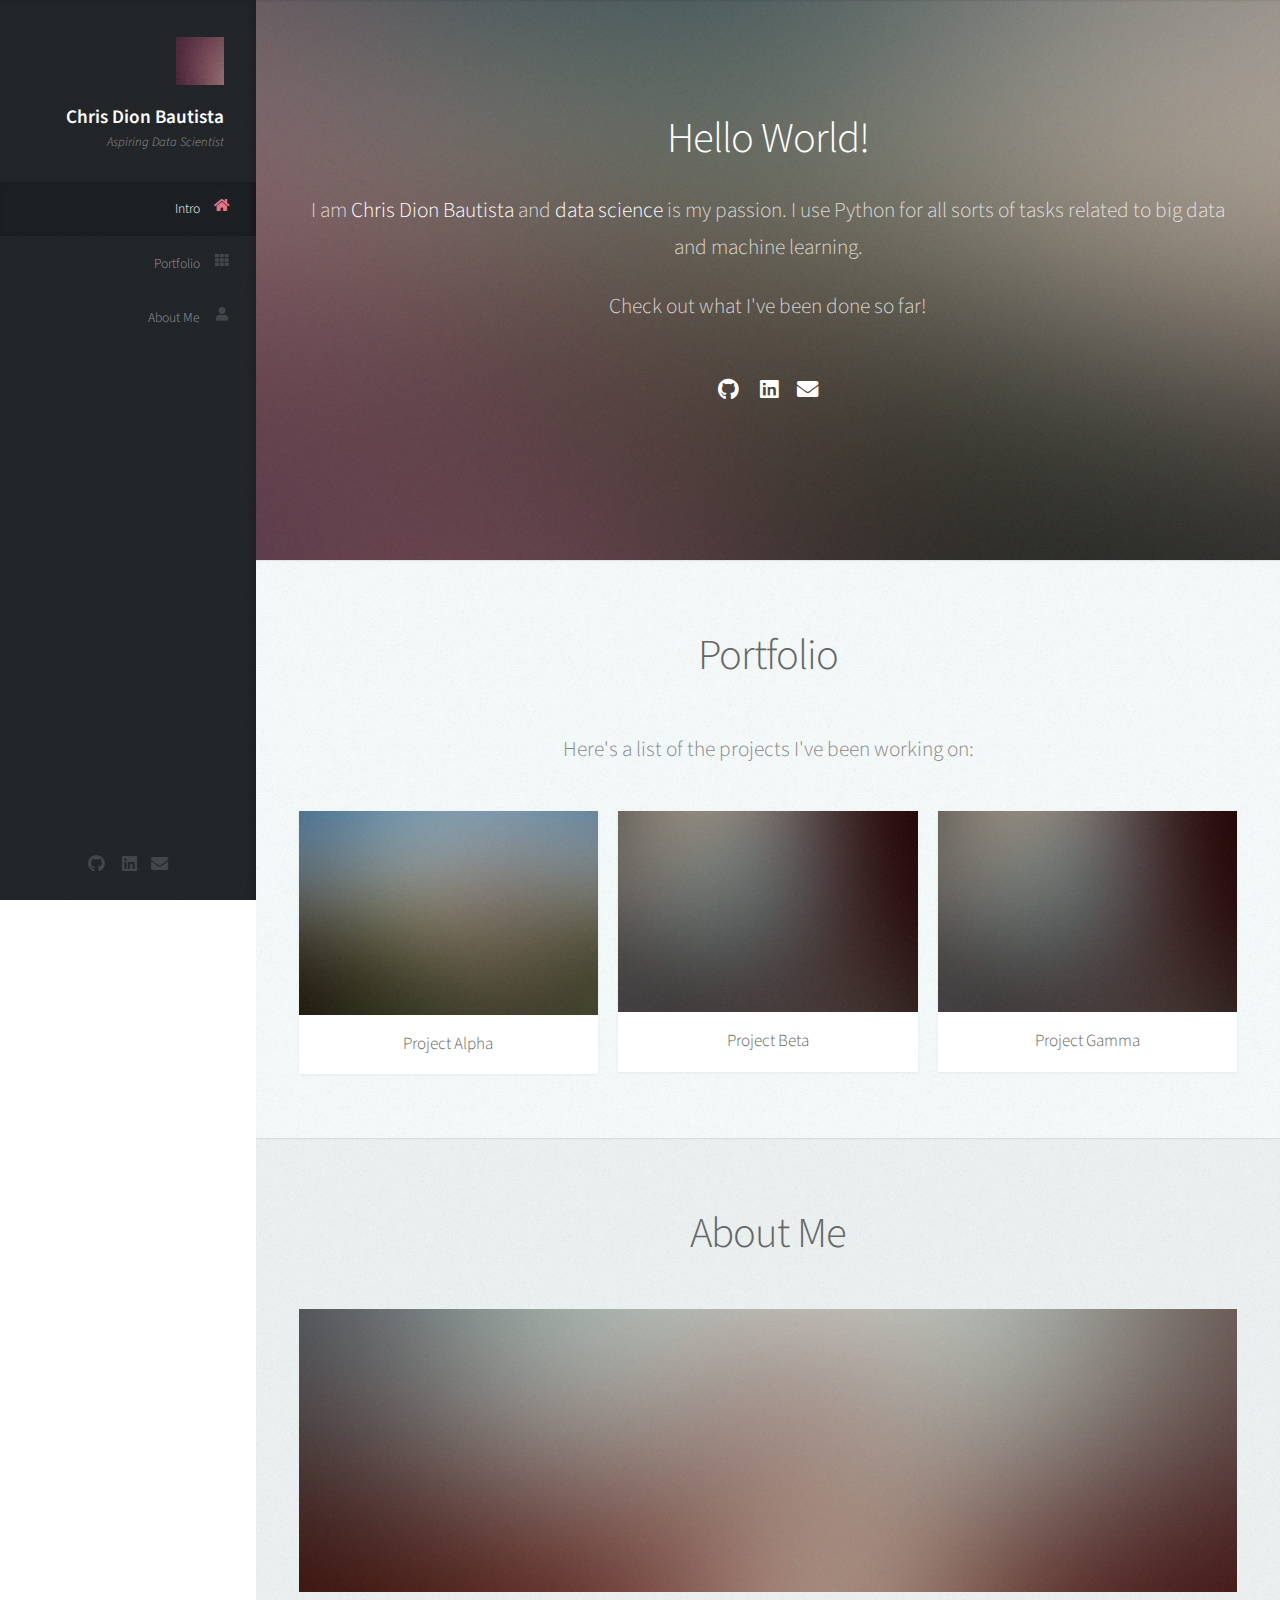
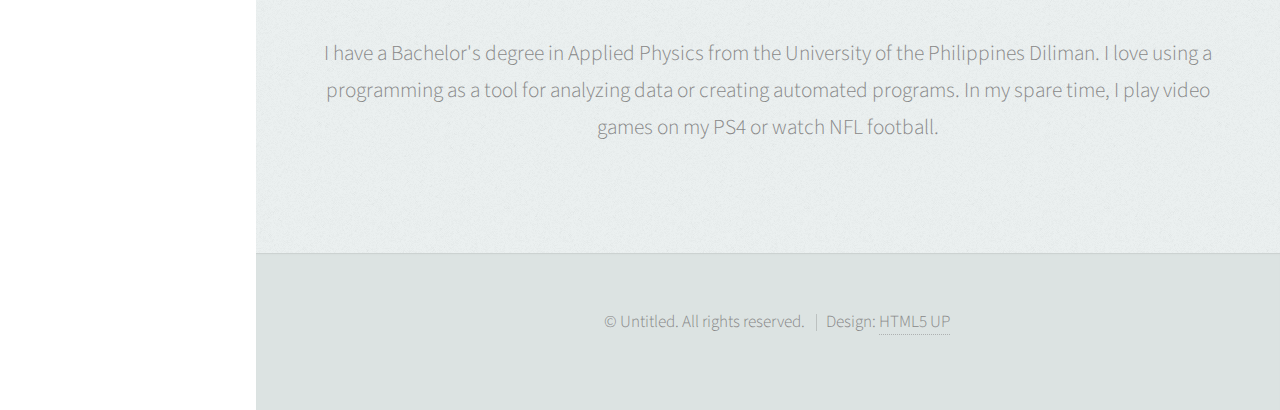
==== index.html @ 45e32ca9 "Add files via upload" ====
<!DOCTYPE HTML>
<!--
	Prologue by HTML5 UP
	html5up.net | @ajlkn
	Free for personal and commercial use under the CCA 3.0 license (html5up.net/license)
-->
<html>

<head>
	<title>Chris Dion Bautista</title>
	<meta charset="utf-8" />
	<meta name="viewport" content="width=device-width, initial-scale=1, user-scalable=no" />
	<link rel="stylesheet" href="/assets/css/main.css" />
</head>

<body class="is-preload">

	<!-- Header -->
	<div id="header">

		<div class="top">

			<!-- Logo -->
			<div id="logo">
				<span class="image avatar48"><img src="images/avatar.jpg" alt="" /></span>
				<h1 id="title">Chris Dion Bautista</h1>
				<p><i>Aspiring Data Scientist</i></p>
			</div>

			<!-- Nav -->
			<nav id="nav">
				<ul>
					<li><a href="#top" id="top-link"><span class="icon solid fa-home">Intro</span></a></li>
					<li><a href="#portfolio" id="portfolio-link"><span class="icon solid fa-th">Portfolio</span></a>
					</li>
					<li><a href="#about" id="about-link"><span class="icon solid fa-user">About Me</span></a></li>
					<!-- <li><a href="#contact" id="contact-link"><span class="icon solid fa-envelope">Contact</span></a> -->
					</li>
				</ul>
			</nav>

		</div>

		<div class="bottom">

			<!-- Social Icons -->
			<ul class="icons">
				<li><a href="https://www.github.com/cdionbautista" class="icon brands fa-github"><span
							class="label">Github</span></a></li>
				<li><a href="https://www.linkedin.com/in/cdionbautista" class="icon brands fa-linkedin"><span
							class="label">LinkedIn</span></a>
					<inked /li>
				<li><a href="mailto:cdionbautista@gmail.com" class="icon solid fa-envelope"><span
							class="label">Email</span></a></li>
			</ul>

		</div>

	</div>

	<!-- Main -->
	<div id="main">

		<!-- Intro -->
		<section id="top" class="one dark cover">
			<div class="container">

				<header>
					<h2 class="alt"><strong>Hello World!</strong></h2>
					<p>I am <strong>Chris Dion Bautista</strong> and <strong>data science</strong> is my passion.
						I use Python for all sorts of tasks related to big data and machine learning.</p>
					<p>Check out what I've been done so far!</p>
				</header>

				<ul class="icons">
					<li><a href="https://www.github.com/cdionbautista" class="icon brands fa-github"><span
								class="label">Github</span></a></li>
					<li><a href="https://www.linkedin.com/in/cdionbautista" class="icon brands fa-linkedin"><span
								class="label">LinkedIn</span></a>
						<inked /li>
					<li><a href="mailto:cdionbautista@gmail.com" class="icon solid fa-envelope"><span
								class="label">Email</span></a></li>
				</ul>

				<!-- <footer>
								<a href="#portfolio" class="button scrolly">Magna Aliquam</a>
							</footer> -->

			</div>
		</section>

		<!-- Portfolio -->
		<section id="portfolio" class="two">
			<div class="container">

				<header>
					<h2>Portfolio</h2>
				</header>

				<p>Here's a list of the projects I've been working on:</p>

				<div class="row">
				<div class="col-4 col-12-mobile">
					<article class="item">
						<a href="pages/project_alpha.html" class="image fit"><img src="images/pic02.jpg" alt="" />
						<header>
							<h3>Project Alpha</h3>
						</header>
						</a>
					</article>

				</div>


				<div class="col-4 col-12-mobile">

					<article class="item">
						<a href="pages/project_beta.html" class="image fit"><img src="images/pic03.jpg" alt="" />
						<header>
							<h3>Project Beta</h3>
						</header>
						</a>
					</article>

				</div>

				<div class="col-4 col-12-mobile">

					<article class="item">
						<a href="pages/project_gamma.html" class="image fit"><img src="images/pic03.jpg" alt="" />
						<header>
							<h3>Project Gamma</h3>
						</header>
						</a>
					</article>

				</div>

				</div>
				<!-- <div class="col-4 col-12-mobile">
									<article class="item">
										<a href="#" class="image fit"><img src="images/pic04.jpg" alt="" /></a>
										<header>
											<h3>Magna Nullam</h3>
										</header>
									</article>
									<article class="item">
										<a href="#" class="image fit"><img src="images/pic05.jpg" alt="" /></a>
										<header>
											<h3>Natoque Vitae</h3>
										</header>
									</article>
								</div>
								<div class="col-4 col-12-mobile">
									<article class="item">
										<a href="#" class="image fit"><img src="images/pic06.jpg" alt="" /></a>
										<header>
											<h3>Dolor Penatibus</h3>
										</header>
									</article>
									<article class="item">
										<a href="#" class="image fit"><img src="images/pic07.jpg" alt="" /></a>
										<header>
											<h3>Orci Convallis</h3>
										</header>
									</article>
								</div>
							</div> -->

		</section>

		<!-- About Me -->
		<section id="about" class="three">
			<div class="container">

				<header>
					<h2>About Me</h2>
				</header>

				<a href="#" class="image featured"><img src="images/pic08.jpg" alt="" /></a>

				<p>
					I have a Bachelor's degree in Applied Physics from the University of the Philippines Diliman.
					I love using a programming as a tool for analyzing data or creating automated programs.
					In my spare time, I play video games on my PS4 or watch NFL football.


				</p>

			</div>
		</section>

		<!-- Contact
					<section id="contact" class="four">
						<div class="container">

							<header>
								<h2>Contact</h2>
							</header>

							<p>Elementum sem parturient nulla quam placerat viverra
							mauris non cum elit tempus ullamcorper dolor. Libero rutrum ut lacinia
							donec curae mus. Eleifend id porttitor ac ultricies lobortis sem nunc
							orci ridiculus faucibus a consectetur. Porttitor curae mauris urna mi dolor.</p>

							<form method="post" action="#">
								<div class="row">
									<div class="col-6 col-12-mobile"><input type="text" name="name" placeholder="Name" /></div>
									<div class="col-6 col-12-mobile"><input type="text" name="email" placeholder="Email" /></div>
									<div class="col-12">
										<textarea name="message" placeholder="Message"></textarea>
									</div>
									<div class="col-12">
										<input type="submit" value="Send Message" />
									</div>
								</div>
							</form>

						</div>
					</section> -->

	</div>

	<!-- Footer -->
	<div id="footer">

		<!-- Copyright -->
		<ul class="copyright">
			<li>&copy; Untitled. All rights reserved.</li>
			<li>Design: <a href="http://html5up.net">HTML5 UP</a></li>
		</ul>

	</div>

	<!-- Scripts -->
	<script src="assets/js/jquery.min.js"></script>
	<script src="assets/js/jquery.scrolly.min.js"></script>
	<script src="assets/js/jquery.scrollex.min.js"></script>
	<script src="assets/js/browser.min.js"></script>
	<script src="assets/js/breakpoints.min.js"></script>
	<script src="assets/js/util.js"></script>
	<script src="assets/js/main.js"></script>

</body>

</html>
---- assets/css/main.css ----
@import url("fontawesome-all.min.css");
@import url("https://fonts.googleapis.com/css?family=Source+Sans+Pro:300,300italic,400,600");

/*
	Prologue by HTML5 UP
	html5up.net | @ajlkn
	Free for personal and commercial use under the CCA 3.0 license (html5up.net/license)
*/

html, body, div, span, applet, object,
iframe, h1, h2, h3, h4, h5, h6, p, blockquote,
pre, a, abbr, acronym, address, big, cite,
code, del, dfn, em, img, ins, kbd, q, s, samp,
small, strike, strong, sub, sup, tt, var, b,
u, i, center, dl, dt, dd, ol, ul, li, fieldset,
form, label, legend, table, caption, tbody,
tfoot, thead, tr, th, td, article, aside,
canvas, details, embed, figure, figcaption,
footer, header, hgroup, menu, nav, output, ruby,
section, summary, time, mark, audio, video {
	margin: 0;
	padding: 0;
	border: 0;
	font-size: 100%;
	font: inherit;
	vertical-align: baseline;}

article, aside, details, figcaption, figure,
footer, header, hgroup, menu, nav, section {
	display: block;}

body {
	line-height: 1;
}

ol, ul {
	list-style: none;
}

blockquote, q {
	quotes: none;
}

	blockquote:before, blockquote:after, q:before, q:after {
		content: '';
		content: none;
	}

table {
	border-collapse: collapse;
	border-spacing: 0;
}

body {
	-webkit-text-size-adjust: none;
}

mark {
	background-color: transparent;
	color: inherit;
}

input::-moz-focus-inner {
	border: 0;
	padding: 0;
}

input, select, textarea {
	-moz-appearance: none;
	-webkit-appearance: none;
	-ms-appearance: none;
	appearance: none;
}

/* Basic */

	html {
		box-sizing: border-box;
	}

	*, *:before, *:after {
		box-sizing: inherit;
	}

	body {
		background: #fff;
		font-family: 'Source Sans Pro', sans-serif;
		font-size: 19pt;
		font-weight: 300;
		line-height: 1.75em;
		color: #888;
	}

		body.is-preload *, body.is-preload *:before, body.is-preload *:after {
			-moz-animation: none !important;
			-webkit-animation: none !important;
			-ms-animation: none !important;
			animation: none !important;
			-moz-transition: none !important;
			-webkit-transition: none !important;
			-ms-transition: none !important;
			transition: none !important;
		}

	input, textarea, select {
		font-family: 'Source Sans Pro', sans-serif;
		font-size: 19pt;
		font-weight: 300;
		line-height: 1.75em;
		color: #888;
	}

	h1, h2, h3, h4, h5, h6 {
		font-weight: 300;
		color: #666;
		line-height: 1.5em;
	}

	h1 a, h2 a, h3 a, h4 a, h5 a, h6 a {
		color: inherit;
		text-decoration: none;
	}

		h1 a strong, h2 a strong, h3 a strong, h4 a strong, h5 a strong, h6 a strong {
			color: #333;
		}

	h2 {
		font-size: 2em;
		letter-spacing: -1px;
	}

		h2.alt {
			color: #888;
		}

			h2.alt strong {
				color: #666;
			}

	h3 {
		font-size: 1.5em;
	}

	header {
		margin: 0 0 2em 0;
	}

		header > p {
			margin: 1em 0 0 0;
		}

	footer {
		margin: 2em 0 0 0;
	}

	strong, b {
		font-weight: 300;
		color: #666;
	}

	em, i {
		font-style: italic;
	}

	a {
		text-decoration: none;
		color: inherit;
		border-bottom: dotted 1px rgba(128, 128, 128, 0.5);
		-moz-transition: color 0.35s ease-in-out, border-bottom-color 0.35s ease-in-out;
		-webkit-transition: color 0.35s ease-in-out, border-bottom-color 0.35s ease-in-out;
		-ms-transition: color 0.35s ease-in-out, border-bottom-color 0.35s ease-in-out;
		transition: color 0.35s ease-in-out, border-bottom-color 0.35s ease-in-out;
		outline: 0;
	}

		a:hover {
			color: #E27689;
			border-bottom-color: rgba(255, 255, 255, 0);
		}

	sub {
		position: relative;
		top: 0.5em;
		font-size: 0.8em;
	}

	sup {
		position: relative;
		top: -0.5em;
		font-size: 0.8em;
	}

	hr {
		border: 0;
		border-top: solid 1px #ddd;
	}

	blockquote {
		border-left: solid 0.5em #ddd;
		padding: 1em 0 1em 2em;
		font-style: italic;
	}

	p, ul, ol, dl, table {
		margin-bottom: 2em;
	}

	br.clear {
		clear: both;
	}

/* Container */

	.container {
		margin: 0 auto;
		max-width: 100%;
		width: 1400px;
	}

		@media screen and (min-width: 961px) and (max-width: 1880px) {

			.container {
				width: 1200px;
			}

		}

		@media screen and (min-width: 961px) and (max-width: 1620px) {

			.container {
				width: 960px;
			}

		}

		@media screen and (min-width: 961px) and (max-width: 1320px) {

			.container {
				width: 100%;
			}

		}

		@media screen and (max-width: 960px) {

			.container {
				width: 100%;
			}

		}

		@media screen and (max-width: 736px) {

			.container {
				width: 100%;
			}

		}

/* Row */

	.row {
		display: flex;
		flex-wrap: wrap;
		box-sizing: border-box;
		align-items: stretch;
	}

		.row > * {
			box-sizing: border-box;
		}

		.row.gtr-uniform > * > :last-child {
			margin-bottom: 0;
		}

		.row.aln-left {
			justify-content: flex-start;
		}

		.row.aln-center {
			justify-content: center;
		}

		.row.aln-right {
			justify-content: flex-end;
		}

		.row.aln-top {
			align-items: flex-start;
		}

		.row.aln-middle {
			align-items: center;
		}

		.row.aln-bottom {
			align-items: flex-end;
		}

		.row > .imp {
			order: -1;
		}

		.row > .col-1 {
			width: 8.33333%;
		}

		.row > .off-1 {
			margin-left: 8.33333%;
		}

		.row > .col-2 {
			width: 16.66667%;
		}

		.row > .off-2 {
			margin-left: 16.66667%;
		}

		.row > .col-3 {
			width: 25%;
		}

		.row > .off-3 {
			margin-left: 25%;
		}

		.row > .col-4 {
			width: 33.33333%;
		}

		.row > .off-4 {
			margin-left: 33.33333%;
		}

		.row > .col-5 {
			width: 41.66667%;
		}

		.row > .off-5 {
			margin-left: 41.66667%;
		}

		.row > .col-6 {
			width: 50%;
		}

		.row > .off-6 {
			margin-left: 50%;
		}

		.row > .col-7 {
			width: 58.33333%;
		}

		.row > .off-7 {
			margin-left: 58.33333%;
		}

		.row > .col-8 {
			width: 66.66667%;
		}

		.row > .off-8 {
			margin-left: 66.66667%;
		}

		.row > .col-9 {
			width: 75%;
		}

		.row > .off-9 {
			margin-left: 75%;
		}

		.row > .col-10 {
			width: 83.33333%;
		}

		.row > .off-10 {
			margin-left: 83.33333%;
		}

		.row > .col-11 {
			width: 91.66667%;
		}

		.row > .off-11 {
			margin-left: 91.66667%;
		}

		.row > .col-12 {
			width: 100%;
		}

		.row > .off-12 {
			margin-left: 100%;
		}

		.row.gtr-0 {
			margin-top: 0px;
			margin-left: 0px;
		}

			.row.gtr-0 > * {
				padding: 0px 0 0 0px;
			}

			.row.gtr-0.gtr-uniform {
				margin-top: 0px;
			}

				.row.gtr-0.gtr-uniform > * {
					padding-top: 0px;
				}

		.row.gtr-25 {
			margin-top: -10px;
			margin-left: -10px;
		}

			.row.gtr-25 > * {
				padding: 10px 0 0 10px;
			}

			.row.gtr-25.gtr-uniform {
				margin-top: -10px;
			}

				.row.gtr-25.gtr-uniform > * {
					padding-top: 10px;
				}

		.row.gtr-50 {
			margin-top: -20px;
			margin-left: -20px;
		}

			.row.gtr-50 > * {
				padding: 20px 0 0 20px;
			}

			.row.gtr-50.gtr-uniform {
				margin-top: -20px;
			}

				.row.gtr-50.gtr-uniform > * {
					padding-top: 20px;
				}

		.row {
			margin-top: -40px;
			margin-left: -40px;
		}

			.row > * {
				padding: 40px 0 0 40px;
			}

			.row.gtr-uniform {
				margin-top: -40px;
			}

				.row.gtr-uniform > * {
					padding-top: 40px;
				}

		.row.gtr-150 {
			margin-top: -60px;
			margin-left: -60px;
		}

			.row.gtr-150 > * {
				padding: 60px 0 0 60px;
			}

			.row.gtr-150.gtr-uniform {
				margin-top: -60px;
			}

				.row.gtr-150.gtr-uniform > * {
					padding-top: 60px;
				}

		.row.gtr-200 {
			margin-top: -80px;
			margin-left: -80px;
		}

			.row.gtr-200 > * {
				padding: 80px 0 0 80px;
			}

			.row.gtr-200.gtr-uniform {
				margin-top: -80px;
			}

				.row.gtr-200.gtr-uniform > * {
					padding-top: 80px;
				}

		@media screen and (min-width: 961px) and (max-width: 1880px) {

			.row {
				display: flex;
				flex-wrap: wrap;
				box-sizing: border-box;
				align-items: stretch;
			}

				.row > * {
					box-sizing: border-box;
				}

				.row.gtr-uniform > * > :last-child {
					margin-bottom: 0;
				}

				.row.aln-left {
					justify-content: flex-start;
				}

				.row.aln-center {
					justify-content: center;
				}

				.row.aln-right {
					justify-content: flex-end;
				}

				.row.aln-top {
					align-items: flex-start;
				}

				.row.aln-middle {
					align-items: center;
				}

				.row.aln-bottom {
					align-items: flex-end;
				}

				.row > .imp-wide {
					order: -1;
				}

				.row > .col-1-wide {
					width: 8.33333%;
				}

				.row > .off-1-wide {
					margin-left: 8.33333%;
				}

				.row > .col-2-wide {
					width: 16.66667%;
				}

				.row > .off-2-wide {
					margin-left: 16.66667%;
				}

				.row > .col-3-wide {
					width: 25%;
				}

				.row > .off-3-wide {
					margin-left: 25%;
				}

				.row > .col-4-wide {
					width: 33.33333%;
				}

				.row > .off-4-wide {
					margin-left: 33.33333%;
				}

				.row > .col-5-wide {
					width: 41.66667%;
				}

				.row > .off-5-wide {
					margin-left: 41.66667%;
				}

				.row > .col-6-wide {
					width: 50%;
				}

				.row > .off-6-wide {
					margin-left: 50%;
				}

				.row > .col-7-wide {
					width: 58.33333%;
				}

				.row > .off-7-wide {
					margin-left: 58.33333%;
				}

				.row > .col-8-wide {
					width: 66.66667%;
				}

				.row > .off-8-wide {
					margin-left: 66.66667%;
				}

				.row > .col-9-wide {
					width: 75%;
				}

				.row > .off-9-wide {
					margin-left: 75%;
				}

				.row > .col-10-wide {
					width: 83.33333%;
				}

				.row > .off-10-wide {
					margin-left: 83.33333%;
				}

				.row > .col-11-wide {
					width: 91.66667%;
				}

				.row > .off-11-wide {
					margin-left: 91.66667%;
				}

				.row > .col-12-wide {
					width: 100%;
				}

				.row > .off-12-wide {
					margin-left: 100%;
				}

				.row.gtr-0 {
					margin-top: 0px;
					margin-left: 0px;
				}

					.row.gtr-0 > * {
						padding: 0px 0 0 0px;
					}

					.row.gtr-0.gtr-uniform {
						margin-top: 0px;
					}

						.row.gtr-0.gtr-uniform > * {
							padding-top: 0px;
						}

				.row.gtr-25 {
					margin-top: -10px;
					margin-left: -10px;
				}

					.row.gtr-25 > * {
						padding: 10px 0 0 10px;
					}

					.row.gtr-25.gtr-uniform {
						margin-top: -10px;
					}

						.row.gtr-25.gtr-uniform > * {
							padding-top: 10px;
						}

				.row.gtr-50 {
					margin-top: -20px;
					margin-left: -20px;
				}

					.row.gtr-50 > * {
						padding: 20px 0 0 20px;
					}

					.row.gtr-50.gtr-uniform {
						margin-top: -20px;
					}

						.row.gtr-50.gtr-uniform > * {
							padding-top: 20px;
						}

				.row {
					margin-top: -40px;
					margin-left: -40px;
				}

					.row > * {
						padding: 40px 0 0 40px;
					}

					.row.gtr-uniform {
						margin-top: -40px;
					}

						.row.gtr-uniform > * {
							padding-top: 40px;
						}

				.row.gtr-150 {
					margin-top: -60px;
					margin-left: -60px;
				}

					.row.gtr-150 > * {
						padding: 60px 0 0 60px;
					}

					.row.gtr-150.gtr-uniform {
						margin-top: -60px;
					}

						.row.gtr-150.gtr-uniform > * {
							padding-top: 60px;
						}

				.row.gtr-200 {
					margin-top: -80px;
					margin-left: -80px;
				}

					.row.gtr-200 > * {
						padding: 80px 0 0 80px;
					}

					.row.gtr-200.gtr-uniform {
						margin-top: -80px;
					}

						.row.gtr-200.gtr-uniform > * {
							padding-top: 80px;
						}

		}

		@media screen and (min-width: 961px) and (max-width: 1620px) {

			.row {
				display: flex;
				flex-wrap: wrap;
				box-sizing: border-box;
				align-items: stretch;
			}

				.row > * {
					box-sizing: border-box;
				}

				.row.gtr-uniform > * > :last-child {
					margin-bottom: 0;
				}

				.row.aln-left {
					justify-content: flex-start;
				}

				.row.aln-center {
					justify-content: center;
				}

				.row.aln-right {
					justify-content: flex-end;
				}

				.row.aln-top {
					align-items: flex-start;
				}

				.row.aln-middle {
					align-items: center;
				}

				.row.aln-bottom {
					align-items: flex-end;
				}

				.row > .imp-normal {
					order: -1;
				}

				.row > .col-1-normal {
					width: 8.33333%;
				}

				.row > .off-1-normal {
					margin-left: 8.33333%;
				}

				.row > .col-2-normal {
					width: 16.66667%;
				}

				.row > .off-2-normal {
					margin-left: 16.66667%;
				}

				.row > .col-3-normal {
					width: 25%;
				}

				.row > .off-3-normal {
					margin-left: 25%;
				}

				.row > .col-4-normal {
					width: 33.33333%;
				}

				.row > .off-4-normal {
					margin-left: 33.33333%;
				}

				.row > .col-5-normal {
					width: 41.66667%;
				}

				.row > .off-5-normal {
					margin-left: 41.66667%;
				}

				.row > .col-6-normal {
					width: 50%;
				}

				.row > .off-6-normal {
					margin-left: 50%;
				}

				.row > .col-7-normal {
					width: 58.33333%;
				}

				.row > .off-7-normal {
					margin-left: 58.33333%;
				}

				.row > .col-8-normal {
					width: 66.66667%;
				}

				.row > .off-8-normal {
					margin-left: 66.66667%;
				}

				.row > .col-9-normal {
					width: 75%;
				}

				.row > .off-9-normal {
					margin-left: 75%;
				}

				.row > .col-10-normal {
					width: 83.33333%;
				}

				.row > .off-10-normal {
					margin-left: 83.33333%;
				}

				.row > .col-11-normal {
					width: 91.66667%;
				}

				.row > .off-11-normal {
					margin-left: 91.66667%;
				}

				.row > .col-12-normal {
					width: 100%;
				}

				.row > .off-12-normal {
					margin-left: 100%;
				}

				.row.gtr-0 {
					margin-top: 0px;
					margin-left: 0px;
				}

					.row.gtr-0 > * {
						padding: 0px 0 0 0px;
					}

					.row.gtr-0.gtr-uniform {
						margin-top: 0px;
					}

						.row.gtr-0.gtr-uniform > * {
							padding-top: 0px;
						}

				.row.gtr-25 {
					margin-top: -10px;
					margin-left: -10px;
				}

					.row.gtr-25 > * {
						padding: 10px 0 0 10px;
					}

					.row.gtr-25.gtr-uniform {
						margin-top: -10px;
					}

						.row.gtr-25.gtr-uniform > * {
							padding-top: 10px;
						}

				.row.gtr-50 {
					margin-top: -20px;
					margin-left: -20px;
				}

					.row.gtr-50 > * {
						padding: 20px 0 0 20px;
					}

					.row.gtr-50.gtr-uniform {
						margin-top: -20px;
					}

						.row.gtr-50.gtr-uniform > * {
							padding-top: 20px;
						}

				.row {
					margin-top: -40px;
					margin-left: -40px;
				}

					.row > * {
						padding: 40px 0 0 40px;
					}

					.row.gtr-uniform {
						margin-top: -40px;
					}

						.row.gtr-uniform > * {
							padding-top: 40px;
						}

				.row.gtr-150 {
					margin-top: -60px;
					margin-left: -60px;
				}

					.row.gtr-150 > * {
						padding: 60px 0 0 60px;
					}

					.row.gtr-150.gtr-uniform {
						margin-top: -60px;
					}

						.row.gtr-150.gtr-uniform > * {
							padding-top: 60px;
						}

				.row.gtr-200 {
					margin-top: -80px;
					margin-left: -80px;
				}

					.row.gtr-200 > * {
						padding: 80px 0 0 80px;
					}

					.row.gtr-200.gtr-uniform {
						margin-top: -80px;
					}

						.row.gtr-200.gtr-uniform > * {
							padding-top: 80px;
						}

		}

		@media screen and (min-width: 961px) and (max-width: 1320px) {

			.row {
				display: flex;
				flex-wrap: wrap;
				box-sizing: border-box;
				align-items: stretch;
			}

				.row > * {
					box-sizing: border-box;
				}

				.row.gtr-uniform > * > :last-child {
					margin-bottom: 0;
				}

				.row.aln-left {
					justify-content: flex-start;
				}

				.row.aln-center {
					justify-content: center;
				}

				.row.aln-right {
					justify-content: flex-end;
				}

				.row.aln-top {
					align-items: flex-start;
				}

				.row.aln-middle {
					align-items: center;
				}

				.row.aln-bottom {
					align-items: flex-end;
				}

				.row > .imp-narrow {
					order: -1;
				}

				.row > .col-1-narrow {
					width: 8.33333%;
				}

				.row > .off-1-narrow {
					margin-left: 8.33333%;
				}

				.row > .col-2-narrow {
					width: 16.66667%;
				}

				.row > .off-2-narrow {
					margin-left: 16.66667%;
				}

				.row > .col-3-narrow {
					width: 25%;
				}

				.row > .off-3-narrow {
					margin-left: 25%;
				}

				.row > .col-4-narrow {
					width: 33.33333%;
				}

				.row > .off-4-narrow {
					margin-left: 33.33333%;
				}

				.row > .col-5-narrow {
					width: 41.66667%;
				}

				.row > .off-5-narrow {
					margin-left: 41.66667%;
				}

				.row > .col-6-narrow {
					width: 50%;
				}

				.row > .off-6-narrow {
					margin-left: 50%;
				}

				.row > .col-7-narrow {
					width: 58.33333%;
				}

				.row > .off-7-narrow {
					margin-left: 58.33333%;
				}

				.row > .col-8-narrow {
					width: 66.66667%;
				}

				.row > .off-8-narrow {
					margin-left: 66.66667%;
				}

				.row > .col-9-narrow {
					width: 75%;
				}

				.row > .off-9-narrow {
					margin-left: 75%;
				}

				.row > .col-10-narrow {
					width: 83.33333%;
				}

				.row > .off-10-narrow {
					margin-left: 83.33333%;
				}

				.row > .col-11-narrow {
					width: 91.66667%;
				}

				.row > .off-11-narrow {
					margin-left: 91.66667%;
				}

				.row > .col-12-narrow {
					width: 100%;
				}

				.row > .off-12-narrow {
					margin-left: 100%;
				}

				.row.gtr-0 {
					margin-top: 0px;
					margin-left: 0px;
				}

					.row.gtr-0 > * {
						padding: 0px 0 0 0px;
					}

					.row.gtr-0.gtr-uniform {
						margin-top: 0px;
					}

						.row.gtr-0.gtr-uniform > * {
							padding-top: 0px;
						}

				.row.gtr-25 {
					margin-top: -5px;
					margin-left: -5px;
				}

					.row.gtr-25 > * {
						padding: 5px 0 0 5px;
					}

					.row.gtr-25.gtr-uniform {
						margin-top: -5px;
					}

						.row.gtr-25.gtr-uniform > * {
							padding-top: 5px;
						}

				.row.gtr-50 {
					margin-top: -10px;
					margin-left: -10px;
				}

					.row.gtr-50 > * {
						padding: 10px 0 0 10px;
					}

					.row.gtr-50.gtr-uniform {
						margin-top: -10px;
					}

						.row.gtr-50.gtr-uniform > * {
							padding-top: 10px;
						}

				.row {
					margin-top: -20px;
					margin-left: -20px;
				}

					.row > * {
						padding: 20px 0 0 20px;
					}

					.row.gtr-uniform {
						margin-top: -20px;
					}

						.row.gtr-uniform > * {
							padding-top: 20px;
						}

				.row.gtr-150 {
					margin-top: -30px;
					margin-left: -30px;
				}

					.row.gtr-150 > * {
						padding: 30px 0 0 30px;
					}

					.row.gtr-150.gtr-uniform {
						margin-top: -30px;
					}

						.row.gtr-150.gtr-uniform > * {
							padding-top: 30px;
						}

				.row.gtr-200 {
					margin-top: -40px;
					margin-left: -40px;
				}

					.row.gtr-200 > * {
						padding: 40px 0 0 40px;
					}

					.row.gtr-200.gtr-uniform {
						margin-top: -40px;
					}

						.row.gtr-200.gtr-uniform > * {
							padding-top: 40px;
						}

		}

		@media screen and (max-width: 960px) {

			.row {
				display: flex;
				flex-wrap: wrap;
				box-sizing: border-box;
				align-items: stretch;
			}

				.row > * {
					box-sizing: border-box;
				}

				.row.gtr-uniform > * > :last-child {
					margin-bottom: 0;
				}

				.row.aln-left {
					justify-content: flex-start;
				}

				.row.aln-center {
					justify-content: center;
				}

				.row.aln-right {
					justify-content: flex-end;
				}

				.row.aln-top {
					align-items: flex-start;
				}

				.row.aln-middle {
					align-items: center;
				}

				.row.aln-bottom {
					align-items: flex-end;
				}

				.row > .imp-narrower {
					order: -1;
				}

				.row > .col-1-narrower {
					width: 8.33333%;
				}

				.row > .off-1-narrower {
					margin-left: 8.33333%;
				}

				.row > .col-2-narrower {
					width: 16.66667%;
				}

				.row > .off-2-narrower {
					margin-left: 16.66667%;
				}

				.row > .col-3-narrower {
					width: 25%;
				}

				.row > .off-3-narrower {
					margin-left: 25%;
				}

				.row > .col-4-narrower {
					width: 33.33333%;
				}

				.row > .off-4-narrower {
					margin-left: 33.33333%;
				}

				.row > .col-5-narrower {
					width: 41.66667%;
				}

				.row > .off-5-narrower {
					margin-left: 41.66667%;
				}

				.row > .col-6-narrower {
					width: 50%;
				}

				.row > .off-6-narrower {
					margin-left: 50%;
				}

				.row > .col-7-narrower {
					width: 58.33333%;
				}

				.row > .off-7-narrower {
					margin-left: 58.33333%;
				}

				.row > .col-8-narrower {
					width: 66.66667%;
				}

				.row > .off-8-narrower {
					margin-left: 66.66667%;
				}

				.row > .col-9-narrower {
					width: 75%;
				}

				.row > .off-9-narrower {
					margin-left: 75%;
				}

				.row > .col-10-narrower {
					width: 83.33333%;
				}

				.row > .off-10-narrower {
					margin-left: 83.33333%;
				}

				.row > .col-11-narrower {
					width: 91.66667%;
				}

				.row > .off-11-narrower {
					margin-left: 91.66667%;
				}

				.row > .col-12-narrower {
					width: 100%;
				}

				.row > .off-12-narrower {
					margin-left: 100%;
				}

				.row.gtr-0 {
					margin-top: 0px;
					margin-left: 0px;
				}

					.row.gtr-0 > * {
						padding: 0px 0 0 0px;
					}

					.row.gtr-0.gtr-uniform {
						margin-top: 0px;
					}

						.row.gtr-0.gtr-uniform > * {
							padding-top: 0px;
						}

				.row.gtr-25 {
					margin-top: -5px;
					margin-left: -5px;
				}

					.row.gtr-25 > * {
						padding: 5px 0 0 5px;
					}

					.row.gtr-25.gtr-uniform {
						margin-top: -5px;
					}

						.row.gtr-25.gtr-uniform > * {
							padding-top: 5px;
						}

				.row.gtr-50 {
					margin-top: -10px;
					margin-left: -10px;
				}

					.row.gtr-50 > * {
						padding: 10px 0 0 10px;
					}

					.row.gtr-50.gtr-uniform {
						margin-top: -10px;
					}

						.row.gtr-50.gtr-uniform > * {
							padding-top: 10px;
						}

				.row {
					margin-top: -20px;
					margin-left: -20px;
				}

					.row > * {
						padding: 20px 0 0 20px;
					}

					.row.gtr-uniform {
						margin-top: -20px;
					}

						.row.gtr-uniform > * {
							padding-top: 20px;
						}

				.row.gtr-150 {
					margin-top: -30px;
					margin-left: -30px;
				}

					.row.gtr-150 > * {
						padding: 30px 0 0 30px;
					}

					.row.gtr-150.gtr-uniform {
						margin-top: -30px;
					}

						.row.gtr-150.gtr-uniform > * {
							padding-top: 30px;
						}

				.row.gtr-200 {
					margin-top: -40px;
					margin-left: -40px;
				}

					.row.gtr-200 > * {
						padding: 40px 0 0 40px;
					}

					.row.gtr-200.gtr-uniform {
						margin-top: -40px;
					}

						.row.gtr-200.gtr-uniform > * {
							padding-top: 40px;
						}

		}

		@media screen and (max-width: 736px) {

			.row {
				display: flex;
				flex-wrap: wrap;
				box-sizing: border-box;
				align-items: stretch;
			}

				.row > * {
					box-sizing: border-box;
				}

				.row.gtr-uniform > * > :last-child {
					margin-bottom: 0;
				}

				.row.aln-left {
					justify-content: flex-start;
				}

				.row.aln-center {
					justify-content: center;
				}

				.row.aln-right {
					justify-content: flex-end;
				}

				.row.aln-top {
					align-items: flex-start;
				}

				.row.aln-middle {
					align-items: center;
				}

				.row.aln-bottom {
					align-items: flex-end;
				}

				.row > .imp-mobile {
					order: -1;
				}

				.row > .col-1-mobile {
					width: 8.33333%;
				}

				.row > .off-1-mobile {
					margin-left: 8.33333%;
				}

				.row > .col-2-mobile {
					width: 16.66667%;
				}

				.row > .off-2-mobile {
					margin-left: 16.66667%;
				}

				.row > .col-3-mobile {
					width: 25%;
				}

				.row > .off-3-mobile {
					margin-left: 25%;
				}

				.row > .col-4-mobile {
					width: 33.33333%;
				}

				.row > .off-4-mobile {
					margin-left: 33.33333%;
				}

				.row > .col-5-mobile {
					width: 41.66667%;
				}

				.row > .off-5-mobile {
					margin-left: 41.66667%;
				}

				.row > .col-6-mobile {
					width: 50%;
				}

				.row > .off-6-mobile {
					margin-left: 50%;
				}

				.row > .col-7-mobile {
					width: 58.33333%;
				}

				.row > .off-7-mobile {
					margin-left: 58.33333%;
				}

				.row > .col-8-mobile {
					width: 66.66667%;
				}

				.row > .off-8-mobile {
					margin-left: 66.66667%;
				}

				.row > .col-9-mobile {
					width: 75%;
				}

				.row > .off-9-mobile {
					margin-left: 75%;
				}

				.row > .col-10-mobile {
					width: 83.33333%;
				}

				.row > .off-10-mobile {
					margin-left: 83.33333%;
				}

				.row > .col-11-mobile {
					width: 91.66667%;
				}

				.row > .off-11-mobile {
					margin-left: 91.66667%;
				}

				.row > .col-12-mobile {
					width: 100%;
				}

				.row > .off-12-mobile {
					margin-left: 100%;
				}

				.row.gtr-0 {
					margin-top: 0px;
					margin-left: 0px;
				}

					.row.gtr-0 > * {
						padding: 0px 0 0 0px;
					}

					.row.gtr-0.gtr-uniform {
						margin-top: 0px;
					}

						.row.gtr-0.gtr-uniform > * {
							padding-top: 0px;
						}

				.row.gtr-25 {
					margin-top: -5px;
					margin-left: -5px;
				}

					.row.gtr-25 > * {
						padding: 5px 0 0 5px;
					}

					.row.gtr-25.gtr-uniform {
						margin-top: -5px;
					}

						.row.gtr-25.gtr-uniform > * {
							padding-top: 5px;
						}

				.row.gtr-50 {
					margin-top: -10px;
					margin-left: -10px;
				}

					.row.gtr-50 > * {
						padding: 10px 0 0 10px;
					}

					.row.gtr-50.gtr-uniform {
						margin-top: -10px;
					}

						.row.gtr-50.gtr-uniform > * {
							padding-top: 10px;
						}

				.row {
					margin-top: -20px;
					margin-left: -20px;
				}

					.row > * {
						padding: 20px 0 0 20px;
					}

					.row.gtr-uniform {
						margin-top: -20px;
					}

						.row.gtr-uniform > * {
							padding-top: 20px;
						}

				.row.gtr-150 {
					margin-top: -30px;
					margin-left: -30px;
				}

					.row.gtr-150 > * {
						padding: 30px 0 0 30px;
					}

					.row.gtr-150.gtr-uniform {
						margin-top: -30px;
					}

						.row.gtr-150.gtr-uniform > * {
							padding-top: 30px;
						}

				.row.gtr-200 {
					margin-top: -40px;
					margin-left: -40px;
				}

					.row.gtr-200 > * {
						padding: 40px 0 0 40px;
					}

					.row.gtr-200.gtr-uniform {
						margin-top: -40px;
					}

						.row.gtr-200.gtr-uniform > * {
							padding-top: 40px;
						}

		}

/* Sections/Article */

	section, article {
		margin-bottom: 3em;
	}

		section > :last-child,
		section > .container, section:last-child, article > :last-child,
		article > .container, article:last-child {
			margin-bottom: 0;
		}

		.row > section, .row > article {
			margin-bottom: 0;
		}

/* Image */

	.image {
		display: inline-block;
		border: 0;
	}

		.image img {
			display: block;
			width: 100%;
		}

		.image.avatar48 {
			width: 48px;
			height: 48px;
			background: #f00;
		}

			.image.avatar48 img {
				width: 48px;
				height: 48px;
			}

		.image.fit {
			display: block;
			width: 100%;
		}

		.image.featured {
			display: block;
			width: 100%;
			margin: 0 0 2em 0;
		}

		.image.left {
			float: left;
			margin: 0 2em 2em 0;
		}

		.image.centered {
			display: block;
			margin: 0 0 2em 0;
		}

			.image.centered img {
				margin: 0 auto;
				width: auto;
			}

/* List */

	ul {
		list-style: disc;
		padding-left: 1em;
	}

		ul li {
			padding-left: 0.5em;
		}

	ol {
		list-style: decimal;
		padding-left: 1.25em;
	}

		ol li {
			padding-left: 0.25em;
		}

/* Icons */

	ul.icons {
		cursor: default;
		list-style: none;
		padding-left: 0;
	}

		ul.icons li {
			display: inline-block;
			padding-left: 0;
		}

		ul.icons a {
			display: inline-block;
			width: 2em;
			height: 2em;
			line-height: 2em;
			text-align: center;
			border: 0;
		}

/* Form */

	form label {
		display: block;
		text-align: left;
		margin-bottom: 0.5em;
	}

	form input[type="text"],
	form input[type="email"],
	form input[type="password"],
	form select,
	form textarea {
		position: relative;
		-webkit-appearance: none;
		display: block;
		border: 0;
		outline: 0;
		background: #fff;
		background: rgba(255, 255, 255, 0.75);
		width: 100%;
		border-radius: 0.35em;
		padding: 0.75em 1em 0.75em 1em;
		box-shadow: inset 0 0.1em 0.1em 0 rgba(0, 0, 0, 0.05);
		border: solid 1px rgba(0, 0, 0, 0.15);
		-moz-transition: all 0.35s ease-in-out;
		-webkit-transition: all 0.35s ease-in-out;
		-ms-transition: all 0.35s ease-in-out;
		transition: all 0.35s ease-in-out;
	}

		form input[type="text"]:focus,
		form input[type="email"]:focus,
		form input[type="password"]:focus,
		form select:focus,
		form textarea:focus {
			box-shadow: 0 0 2px 1px #8ebebc;
			background: #fff;
		}

	form input[type="text"],
	form input[type="email"],
	form input[type="password"],
	form select {
		line-height: 1.25em;
	}

	form textarea {
		min-height: 14em;
	}

	form ::-webkit-input-placeholder {
		color: #555 !important;
	}

	form :-moz-placeholder {
		color: #555 !important;
	}

	form ::-moz-placeholder {
		color: #555 !important;
	}

	form :-ms-input-placeholder {
		color: #555 !important;
	}

	form ::-moz-focus-inner {
		border: 0;
	}

/* Table */

	table {
		width: 100%;
		text-align: left;
	}

		table tbody tr:nth-child(2n+2) {
			background: #f4f4f4;
		}

		table td {
			padding: 0.5em 1em 0.5em 1em;
		}

		table th {
			text-align: left;
			padding: 0.5em 1em 0.5em 1em;
			color: #fff;
			background: #222729 url("images/overlay.png");
		}

		table thead {
			background: #444;
			color: #fff;
		}

		table tfoot {
			background: #eee;
		}

/* Button */

	input[type="button"],
	input[type="submit"],
	input[type="reset"],
	button,
	.button {
		position: relative;
		display: inline-block;
		border-radius: 0.35em;
		color: #fff !important;
		text-decoration: none;
		padding: 0.75em 2.5em 0.75em 2.5em;
		background-color: #8ebebc;
		border: 0;
		cursor: pointer;
		background-image: -moz-linear-gradient(top, rgba(0, 0, 0, 0), rgba(0, 0, 0, 0.15)), url("images/overlay.png");
		background-image: -webkit-linear-gradient(top, rgba(0, 0, 0, 0), rgba(0, 0, 0, 0.15)), url("images/overlay.png");
		background-image: -ms-linear-gradient(top, rgba(0, 0, 0, 0), rgba(0, 0, 0, 0.15)), url("images/overlay.png");
		background-image: linear-gradient(top, rgba(0, 0, 0, 0), rgba(0, 0, 0, 0.15)), url("images/overlay.png");
		-moz-transition: background-color 0.35s ease-in-out;
		-webkit-transition: background-color 0.35s ease-in-out;
		-ms-transition: background-color 0.35s ease-in-out;
		transition: background-color 0.35s ease-in-out;
	}

		input[type="button"]:hover,
		input[type="submit"]:hover,
		input[type="reset"]:hover,
		button:hover,
		.button:hover {
			background-color: #9ececc;
		}

		input[type="button"]:active,
		input[type="submit"]:active,
		input[type="reset"]:active,
		button:active,
		.button:active {
			background-color: #7eaeac;
		}

/* Item */

	.item {
		box-shadow: 0 0.05em 0.15em 0 rgba(0, 0, 0, 0.05);
		margin-bottom: 40px;
	}

		.item header {
			background: #fff;
			margin: 0;
			padding: 1em 0 1em 0;
			font-size: 0.8em;
		}

			.item header h3 {
				font-size: 1em;
			}

/* Icons */

	.icon {
		text-decoration: none;
		text-decoration: none;
	}

		.icon:before {
			-moz-osx-font-smoothing: grayscale;
			-webkit-font-smoothing: antialiased;
			display: inline-block;
			font-style: normal;
			font-variant: normal;
			text-rendering: auto;
			line-height: 1;
			text-transform: none !important;
			font-family: 'Font Awesome 5 Free';
			font-weight: 400;
		}

		.icon:before {
			line-height: inherit;
		}

		.icon > .label {
			display: none;
		}

		.icon.solid:before {
			font-weight: 900;
		}

		.icon.brands:before {
			font-family: 'Font Awesome 5 Brands';
		}

/* Header */

	#header {
		display: -moz-flex;
		display: -webkit-flex;
		display: -ms-flex;
		display: flex;
		-moz-flex-direction: column;
		-webkit-flex-direction: column;
		-ms-flex-direction: column;
		flex-direction: column;
		-moz-justify-content: space-between;
		-webkit-justify-content: space-between;
		-ms-justify-content: space-between;
		justify-content: space-between;
		background: #222629 url("images/overlay.png");
		box-shadow: inset -0.25em 0 0.25em 0 rgba(0, 0, 0, 0.1);
		color: #fff;
		height: 100%;
		left: 0;
		overflow-y: auto;
		position: fixed;
		text-align: right;
		top: 0;
		width: 375px;
	}

		#header .top {
			-moz-flex-grow: 1;
			-webkit-flex-grow: 1;
			-ms-flex-grow: 1;
			flex-grow: 1;
		}

		#header .bottom {
			-moz-flex-shrink: 0;
			-webkit-flex-shrink: 0;
			-ms-flex-shrink: 0;
			flex-shrink: 0;
			padding: 1.5em 0 0.75em 0;
		}

			#header .bottom > :last-child {
				margin-bottom: 0;
			}

		#header .icons {
			font-size: 0.8em;
			text-align: center;
		}

			#header .icons a {
				color: #41484c;
				-moz-transition: color 0.35s ease-in-out;
				-webkit-transition: color 0.35s ease-in-out;
				-ms-transition: color 0.35s ease-in-out;
				transition: color 0.35s ease-in-out;
			}

				#header .icons a:hover {
					color: #fff;
				}

	#logo {
		position: relative;
		margin: 1.75em 1.5em 1.5em 1.5em;
		min-height: 48px;
		cursor: default;
	}

		#logo h1 {
			position: relative;
			color: #fff;
			font-weight: 600;
			font-size: 0.9em;
			line-height: 1em;
		}

		#logo p {
			position: relative;
			display: block;
			font-size: 0.6em;
			color: rgba(255, 255, 255, 0.5);
			line-height: 1.25em;
			margin: 0.5em 0 0 0;
		}

		#logo .image {
			position: absolute;
			left: 0;
			top: 0;
		}

	#nav ul {
		list-style: none;
		padding-left: 0;
		margin-bottom: 0;
	}

		#nav ul li {
			padding-left: 0;
		}

			#nav ul li a {
				display: block;
				padding: 0.5em 1.5em 0.5em 1.5em;
				color: rgba(255, 255, 255, 0.5);
				text-decoration: none;
				outline: 0;
				border: 0;
				-moz-transition: none;
				-webkit-transition: none;
				-ms-transition: none;
				transition: none;
			}

				#nav ul li a span {
					position: relative;
					display: block;
					font-size: 0.8em;
				}

					#nav ul li a span:before {
						position: absolute;
						left: 0;
						color: #41484c;
						text-align: center;
						width: 1.25em;
						line-height: 1.75em;
					}

				#nav ul li a.active {
					background: rgba(0, 0, 0, 0.15);
					box-shadow: inset 0 0 0.25em 0 rgba(0, 0, 0, 0.125);
					color: #fff;
				}

					#nav ul li a.active span:before {
						color: #e27689;
					}

/* Footer */

	#footer {
		margin-left: 375px;
		text-align: center;
		background-color: #dce3e2;
		padding: 3em 0 4em 0;
		box-shadow: inset 0 1px 0 0 rgba(0, 0, 0, 0.05), inset 0 0.1em 0.1em 0 rgba(0, 0, 0, 0.025);
		font-size: 0.8em;
	}

		#footer .copyright {
			cursor: default;
			margin: 0;
		}

			#footer .copyright li {
				display: inline-block;
				line-height: 1em;
				border-left: solid 1px rgba(128, 128, 128, 0.35);
				padding: 0 0 0 0.5em;
				margin: 0 0 0 0.5em;
			}

				#footer .copyright li:first-child {
					border-left: 0;
					padding-left: 0;
					margin-left: 0;
				}

/* Main */

	#main {
		margin-left: 375px;
	}

		#main > section {
			margin: 0;
			overflow: hidden;
			padding: 4em 0;
			box-shadow: inset 0 1px 0 0 rgba(0, 0, 0, 0.05), inset 0 0.1em 0.1em 0 rgba(0, 0, 0, 0.025);
			text-align: center;
			background-image: url("images/overlay.png");
		}

			#main > section.dark {
				color: #ddd;
				color: rgba(255, 255, 255, 0.75);
			}

				#main > section.dark h2, #main > section.dark h3, #main > section.dark h4, #main > section.dark h5, #main > section.dark h6 {
					color: inherit;
				}

				#main > section.dark strong {
					color: #fff;
					border-color: inherit;
				}

				#main > section.dark a {
					color: #fff;
					border-color: inherit;
				}

					#main > section.dark a:hover {
						border-bottom-color: rgba(255, 255, 255, 0);
					}

			#main > section.cover {
				padding: 10em 0;
				background-size: cover;
				background-position: center center;
			}

			#main > section.one {
				background-color: #81918E;
				background-image: url("../../images/banner.jpg");
			}

			#main > section.two {
				background-color: #f5fafa;
			}

			#main > section.three {
				background-color: #ecf1f1;
			}

			#main > section.four {
				background-color: #e8edec;
			}

/* Wide */

	@media screen and (min-width: 961px) and (max-width: 1880px) {

		/* Basic */

			body, input, textarea, select {
				font-size: 17pt;
			}

		/* Header */

			#header {
				width: 300px;
			}

		/* Footer */

			#footer {
				margin-left: 300px;
			}

		/* Main */

			#main {
				margin-left: 300px;
			}

	}

/* Normal */

	@media screen and (min-width: 961px) and (max-width: 1620px) {

		/* Main */

			#main > section {
				padding: 3em 0;
			}

			#main section.cover {
				padding: 5em 0;
			}

	}

/* Narrow */

	@media screen and (min-width: 961px) and (max-width: 1320px) {

		/* Basic */

			body, input, textarea, select {
				font-size: 16pt;
			}

			.container {
				padding: 0 2em 0 2em;
			}

		/* Icons */

			ul.icons li a {
				width: 1.75em;
			}

		/* Item */

			.item {
				margin-bottom: 20px;
			}

		/* Header */

			#header {
				width: 20%;
			}

			#logo .image {
				position: relative;
				margin: 0 0 0.5em 0;
			}

			#nav ul li a {
				font-size: 0.8em;
				padding-top: 0.5em;
				padding-bottom: 0.5em;
			}

				#nav ul li a span {
					padding-right: 2.25em;
				}

					#nav ul li a span:before {
						left: 100%;
						margin-left: -1.25em;
						line-height: 2.25em;
					}

		/* Footer */

			#footer {
				margin-left: 20%;
			}

		/* Main */

			#main {
				margin-left: 20%;
			}

	}

/* Narrower */

	#headerToggle {
		display: none;
	}

	@media screen and (max-width: 960px) {

		/* Basic */

			html, body {
				overflow-x: hidden;
			}

			body, input, textarea, select {
				font-size: 16pt;
			}

			header br {
				display: none;
			}

			.container {
				padding: 0 2em 0 2em;
			}

		/* Item */

			.item {
				margin-bottom: 15px;
			}

		/* Icons */

			ul.icons a {
				width: 1.75em;
				font-size: 1.25em;
			}

		/* Header */

			#header {
				-moz-backface-visibility: hidden;
				-webkit-backface-visibility: hidden;
				-ms-backface-visibility: hidden;
				backface-visibility: hidden;
				-moz-transform: translateX(-275px);
				-webkit-transform: translateX(-275px);
				-ms-transform: translateX(-275px);
				transform: translateX(-275px);
				-moz-transition: -moz-transform 0.5s ease;
				-webkit-transition: -webkit-transform 0.5s ease;
				-ms-transition: -ms-transform 0.5s ease;
				transition: transform 0.5s ease;
				-webkit-overflow-scrolling: touch;
				display: block;
				height: 100%;
				left: 0;
				overflow-y: auto;
				position: fixed;
				top: 0;
				width: 275px;
				z-index: 10002;
				width: 275px;
				background: #222729 url("images/overlay.png");
				box-shadow: inset -0.25em 0 0.25em 0 rgba(0, 0, 0, 0.125);
			}

				#header .top {
					position: relative;
				}

				#header .bottom {
					border-top: solid 1px rgba(255, 255, 255, 0.05);
					box-shadow: 0 -1px 0 0 rgba(0, 0, 0, 0.15);
					padding-top: 2em;
					margin-top: 2em;
					position: relative;
				}

			#logo {
				margin: 1.5em 1.25em 1.25em 1.25em;
			}

			#nav ul li a {
				padding: 0.5em 1.25em 0.5em 1.25em;
			}

			#headerToggle {
				-moz-backface-visibility: hidden;
				-webkit-backface-visibility: hidden;
				-ms-backface-visibility: hidden;
				backface-visibility: hidden;
				-moz-transition: -moz-transform 0.5s ease;
				-webkit-transition: -webkit-transform 0.5s ease;
				-ms-transition: -ms-transform 0.5s ease;
				transition: transform 0.5s ease;
				display: block;
				height: 2.25em;
				left: 0;
				position: fixed;
				top: 0;
				width: 3.25em;
				z-index: 10001;
			}

				#headerToggle .toggle {
					text-decoration: none;
					position: absolute;
					left: 0;
					top: 0;
					width: 100%;
					height: 100%;
					outline: 0;
					border: 0;
				}

					#headerToggle .toggle:before {
						-moz-osx-font-smoothing: grayscale;
						-webkit-font-smoothing: antialiased;
						display: inline-block;
						font-style: normal;
						font-variant: normal;
						text-rendering: auto;
						line-height: 1;
						text-transform: none !important;
						font-family: 'Font Awesome 5 Free';
						font-weight: 900;
					}

					#headerToggle .toggle:before {
						text-decoration: none;
						content: '\f0c9';
						color: #fff;
						font-size: 18px;
						background: rgba(128, 136, 144, 0.5);
						border-radius: 0.35em;
						text-align: center;
						position: absolute;
						left: 0.5em;
						top: 0.5em;
						display: block;
						width: 3.25em;
						height: 2.25em;
						line-height: 2.25em;
					}

			body.header-visible #main {
				-moz-transform: translateX(275px);
				-webkit-transform: translateX(275px);
				-ms-transform: translateX(275px);
				transform: translateX(275px);
			}

			body.header-visible #headerToggle {
				-moz-transform: translateX(275px);
				-webkit-transform: translateX(275px);
				-ms-transform: translateX(275px);
				transform: translateX(275px);
			}

			body.header-visible #header {
				-moz-transform: translateX(0);
				-webkit-transform: translateX(0);
				-ms-transform: translateX(0);
				transform: translateX(0);
			}

		/* Footer */

			#footer {
				margin-left: 0;
			}

		/* Main */

			#main {
				-moz-backface-visibility: hidden;
				-webkit-backface-visibility: hidden;
				-ms-backface-visibility: hidden;
				backface-visibility: hidden;
				-moz-transition: -moz-transform 0.5s ease;
				-webkit-transition: -webkit-transform 0.5s ease;
				-ms-transition: -ms-transform 0.5s ease;
				transition: transform 0.5s ease;
				padding-bottom: 1px;
				margin-left: 0;
			}

				#main > section {
					padding: 3em 0;
				}

				#main section.cover {
					padding: 4em 0;
				}

	}

/* Mobile */

	@media screen and (max-width: 736px) {

		/* Basic */

			body, input, textarea, select {
				font-size: 14pt;
			}

			h2 {
				font-size: 1.5em;
				letter-spacing: 0;
				font-weight: 300;
			}

			.container {
				padding: 0 15px 0 15px;
			}

		/* List */

			ul.icons a {
				width: 2em;
				font-size: 1.25em;
			}

		/* Main */

			#main > section {
				padding: 2em 0;
			}

			#main section.cover {
				padding: 4em 0em;
			}

				#main section.cover header {
					padding: 0 1em;
				}

		/* Footer */

			#footer .copyright li {
				display: block;
				line-height: 1.25em;
				border: 0;
				padding: 0;
				margin: 1em 0 0 0;
			}

				#footer .copyright li:first-child {
					margin-top: 0;
				}

	}
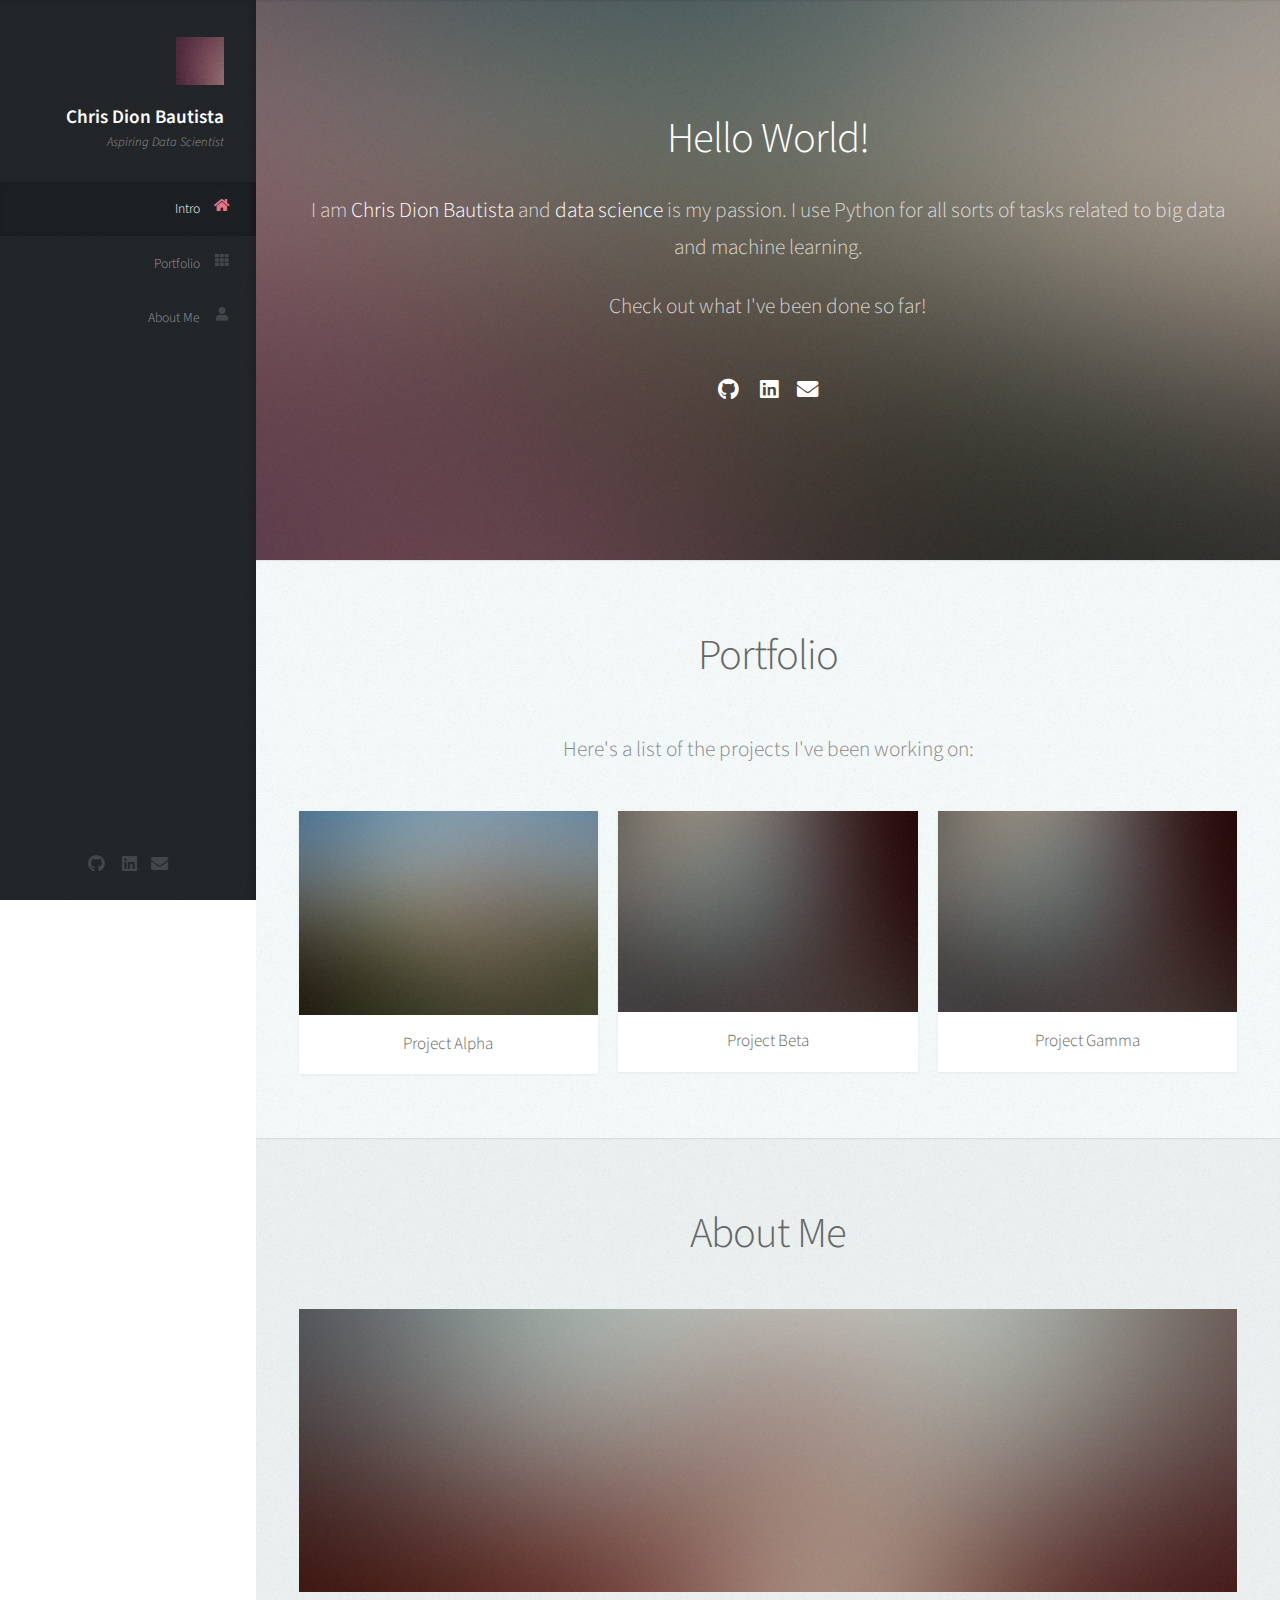
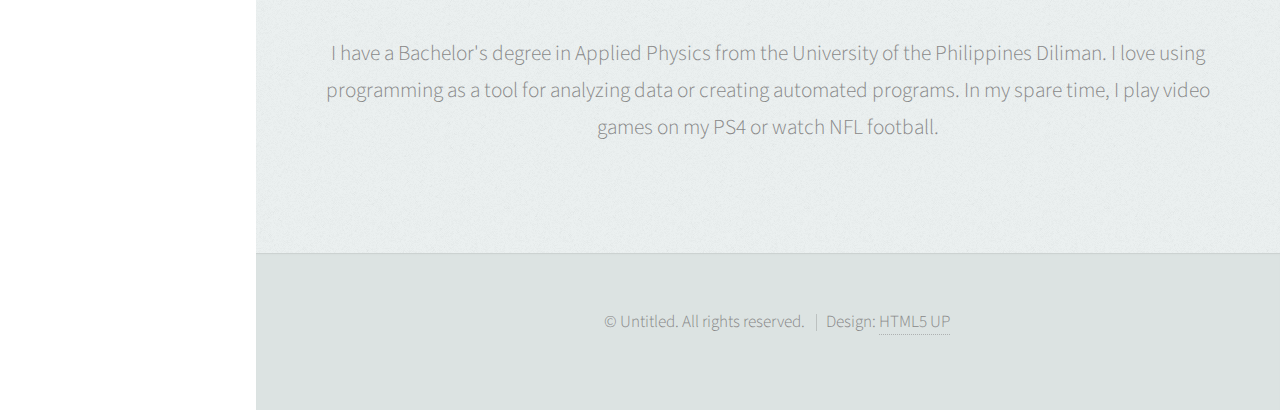
==== commit d2bd9a1a: "Update index.html" ====
--- a/index.html
+++ b/index.html
@@ -181,7 +181,7 @@
 
 				<p>
 					I have a Bachelor's degree in Applied Physics from the University of the Philippines Diliman.
-					I love using a programming as a tool for analyzing data or creating automated programs.
+					I love using programming as a tool for analyzing data or creating automated programs.
 					In my spare time, I play video games on my PS4 or watch NFL football.
 
 
@@ -243,4 +243,4 @@
 
 </body>
 
-</html>+</html>
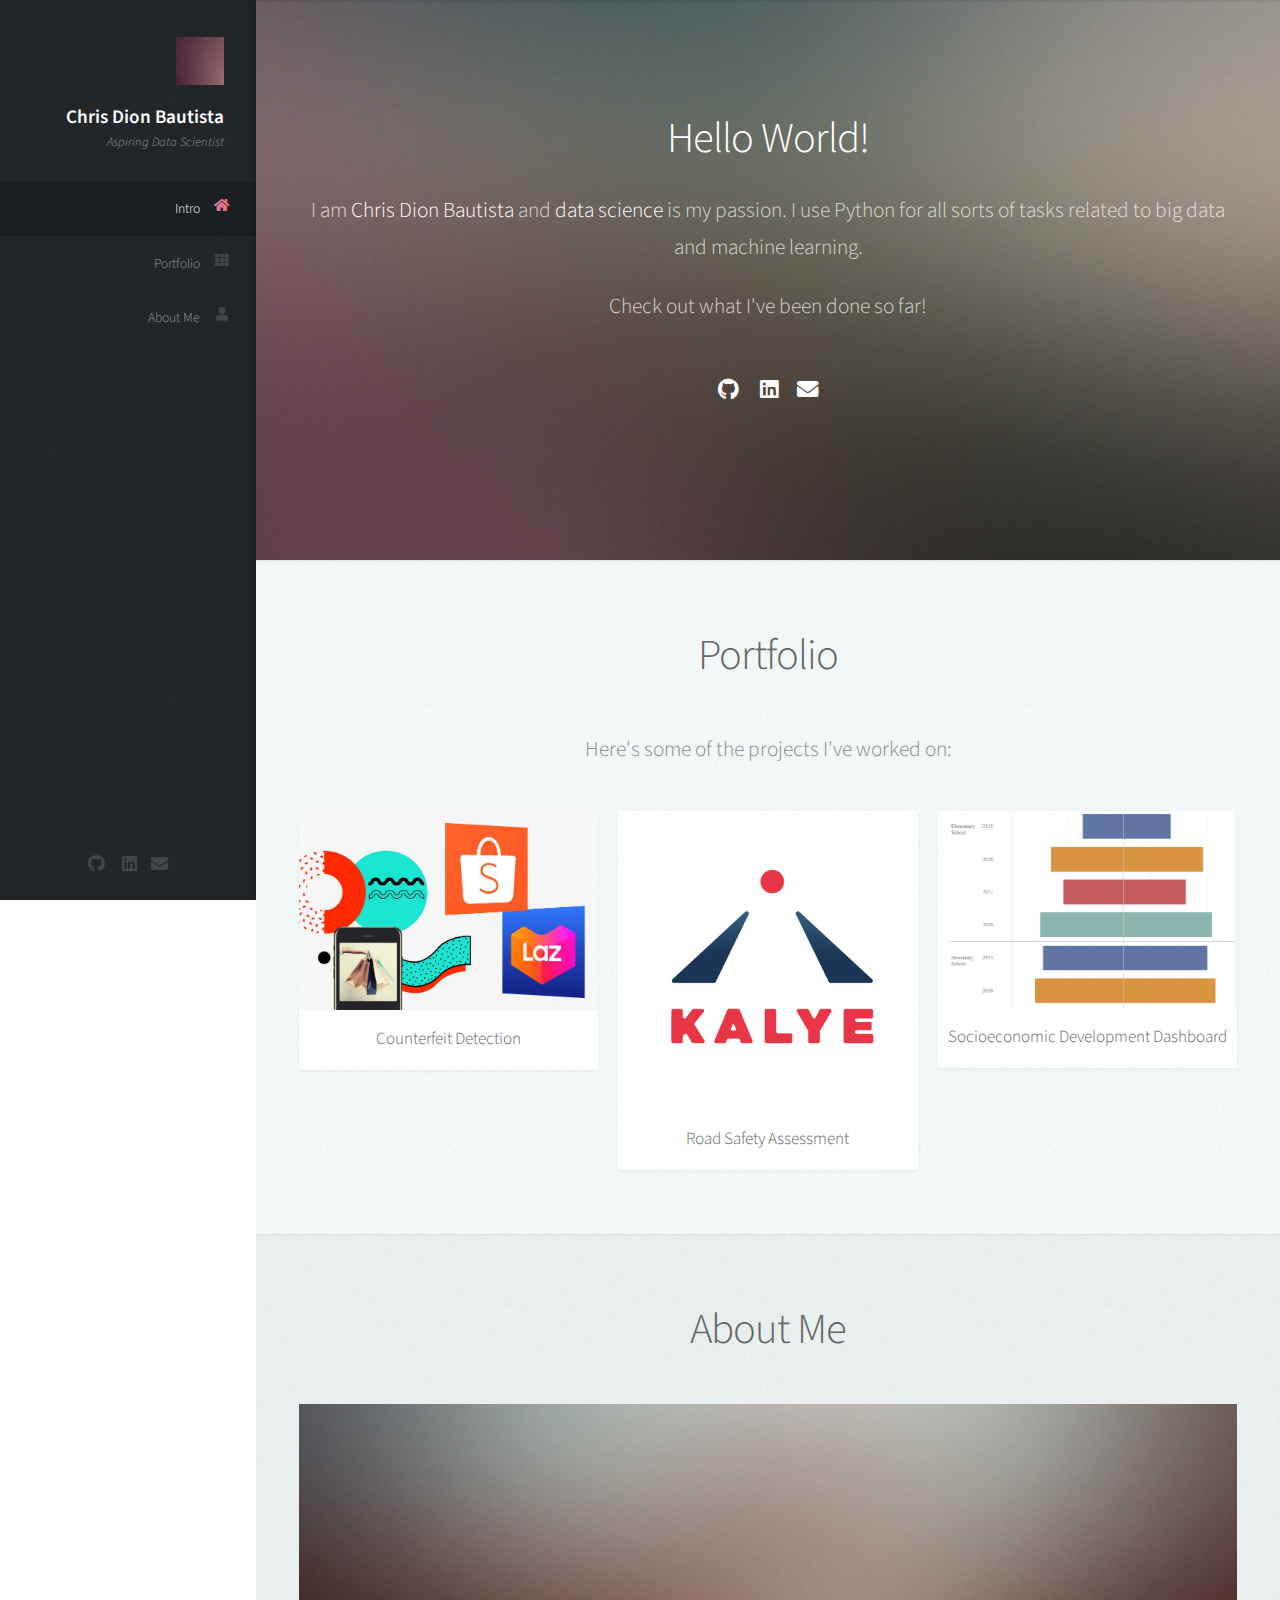
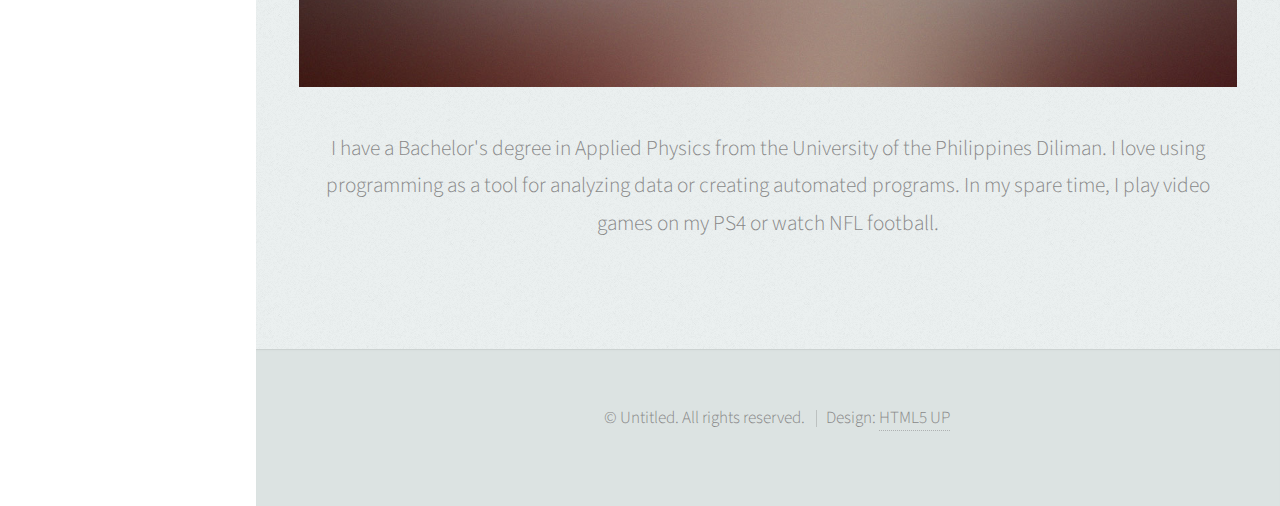
==== commit 6a4b8734: "Fill out projects" ====
--- a/index.html
+++ b/index.html
@@ -97,14 +97,14 @@
 					<h2>Portfolio</h2>
 				</header>
 
-				<p>Here's a list of the projects I've been working on:</p>
+				<p>Here's some of the projects I've worked on:</p>
 
 				<div class="row">
 				<div class="col-4 col-12-mobile">
 					<article class="item">
-						<a href="pages/project_alpha.html" class="image fit"><img src="images/pic02.jpg" alt="" />
+						<a href="pages/project_alpha.html" class="image fit"><img src="images/counterfeit-thumbnail.jpg" alt="" />
 						<header>
-							<h3>Project Alpha</h3>
+							<h3>Counterfeit Detection</h3>
 						</header>
 						</a>
 					</article>
@@ -115,9 +115,9 @@
 				<div class="col-4 col-12-mobile">
 
 					<article class="item">
-						<a href="pages/project_beta.html" class="image fit"><img src="images/pic03.jpg" alt="" />
+						<a href="pages/project_beta.html" class="image fit"><img src="images/kalye-thumbnail.png" alt="" />
 						<header>
-							<h3>Project Beta</h3>
+							<h3>Road Safety Assessment</h3>
 						</header>
 						</a>
 					</article>
@@ -127,9 +127,9 @@
 				<div class="col-4 col-12-mobile">
 
 					<article class="item">
-						<a href="pages/project_gamma.html" class="image fit"><img src="images/pic03.jpg" alt="" />
+						<a href="pages/project_gamma.html" class="image fit"><img src="images/tuklas-thumbnail.png" alt="" />
 						<header>
-							<h3>Project Gamma</h3>
+							<h3>Socioeconomic Development Dashboard</h3>
 						</header>
 						</a>
 					</article>
